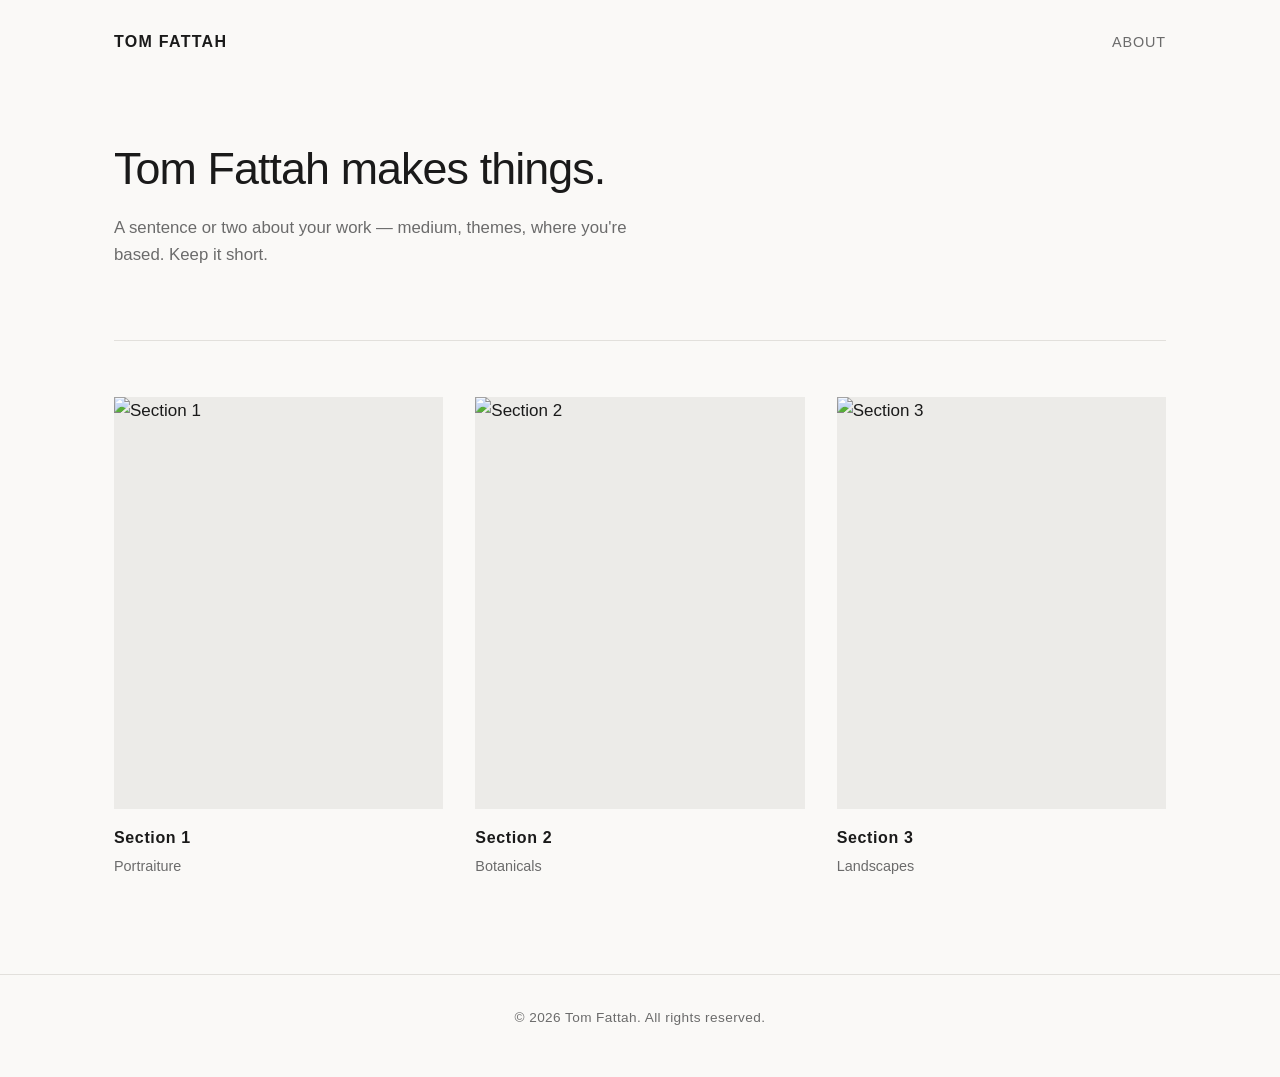
==== index.html @ d96f9e03 "Boilerplate stuff" ====
<!DOCTYPE html>
<html lang="en">
  <head>
    <meta charset="utf-8" />
    <meta name="viewport" content="width=device-width, initial-scale=1" />
    <title>Tom Fattah — Artist</title>
    <meta name="description" content="Portfolio of Tom Fattah." />
    <link rel="stylesheet" href="style.css" />

    <link rel="icon" href="/favicon.ico" sizes="32x32" />
    <link rel="icon" href="/icon.svg" type="image/svg+xml" />
    <link rel="apple-touch-icon" href="/apple-touch-icon.png" />
    <link rel="manifest" href="/site.webmanifest" />

    <meta property="og:title" content="Tom Fattah — Artist" />
    <meta property="og:description" content="Portfolio of Tom Fattah." />
    <meta
      property="og:image"
      content="https://tomfattah.com/images/og-preview.jpg"
    />
    <meta property="og:url" content="https://tomfattah.com/" />
    <meta name="twitter:card" content="summary_large_image" />

    <meta name="robots" content="noai, noimageai" />
    <meta name="gptbot" content="noindex, nofollow" />
    <meta name="claudebot" content="noindex, nofollow" />
    <meta name="googlebot" content="noai, noml" />
    <meta name="Google-Extended" content="noindex" />
    <meta name="applebot" content="noai" />
    <meta name="Applebot-Extended" content="noindex" />
    <meta name="bingbot" content="noai, noml" />
    <meta name="perplexitybot" content="noindex" />
  </head>
  <body>
    <header class="site-header">
      <a class="site-title" href="index.html">Tom Fattah</a>
      <nav class="site-nav">
        <a href="about.html">About</a>
      </nav>
    </header>

    <main class="wrap">
      <!-- ===== EDIT: intro blurb ===== -->
      <section class="hero">
        <h1>Tom Fattah makes things.</h1>
        <p>
          A sentence or two about your work — medium, themes, where you're
          based. Keep it short.
        </p>
      </section>

      <h2 class="visually-hidden">Work</h2>

      <!-- ===== EDIT: one <li> per category. Copy/paste to add more. ===== -->
      <ul class="category-grid">
        <li class="category-card">
          <a href="section-1.html">
            <img src="images/section-1/cover.jpg" alt="Section 1" />
            <h3>Section 1</h3>
            <p>Portraiture</p>
          </a>
        </li>

        <li class="category-card">
          <a href="section-2.html">
            <img src="images/section-2/cover.jpg" alt="Section 2" />
            <h3>Section 2</h3>
            <p>Botanicals</p>
          </a>
        </li>

        <li class="category-card">
          <a href="section-3.html">
            <img src="images/section-3/cover.jpg" alt="Section 3" />
            <h3>Section 3</h3>
            <p>Landscapes</p>
          </a>
        </li>
      </ul>
    </main>

    <footer class="site-footer">
      <p>© <span id="year">2026</span> Tom Fattah. All rights reserved.</p>
    </footer>

    <script>
      document.getElementById("year").textContent = new Date().getFullYear();
    </script>
  </body>
</html>
---- style.css ----
/* ===== Base ===== */
*,
*::before,
*::after {
  box-sizing: border-box;
}

:root {
  --bg: #faf9f7;
  --text: #1a1a1a;
  --muted: #6b6b6b;
  --line: #e2e0dc;
  --max: 1100px;
}

html {
  -webkit-text-size-adjust: 100%;
}

body {
  margin: 0;
  background: var(--bg);
  color: var(--text);
  font-family: -apple-system, BlinkMacSystemFont, "Segoe UI", Helvetica, Arial,
    sans-serif;
  font-size: 17px;
  line-height: 1.6;
  -webkit-font-smoothing: antialiased;
}

img {
  max-width: 100%;
  height: auto;
  display: block;
}

a {
  color: inherit;
  text-decoration: none;
}
a:hover {
  opacity: 0.65;
}

/* ===== Layout ===== */
.wrap {
  max-width: var(--max);
  margin: 0 auto;
  padding: 0 24px;
}

/* ===== Header ===== */
.site-header {
  max-width: var(--max);
  margin: 0 auto;
  padding: 28px 24px;
  display: flex;
  align-items: baseline;
  justify-content: space-between;
  gap: 24px;
}

.site-title {
  font-size: 1rem;
  font-weight: 600;
  letter-spacing: 0.08em;
  text-transform: uppercase;
}

.site-nav a {
  font-size: 0.9rem;
  letter-spacing: 0.06em;
  text-transform: uppercase;
  color: var(--muted);
  margin-left: 20px;
}
.site-nav a:hover {
  color: var(--text);
  opacity: 1;
}

/* ===== Hero ===== */
.hero {
  padding: 60px 0 72px;
  border-bottom: 1px solid var(--line);
  margin-bottom: 56px;
}

.hero h1 {
  font-size: clamp(1.8rem, 4vw, 2.8rem);
  line-height: 1.15;
  font-weight: 500;
  letter-spacing: -0.02em;
  margin: 0 0 20px;
  max-width: 20ch;
}

.hero p {
  margin: 0;
  max-width: 55ch;
  color: var(--muted);
  font-size: 1.05rem;
}

/* ===== Category grid (landing page) ===== */
.category-grid {
  list-style: none;
  margin: 0;
  padding: 0;
  display: grid;
  grid-template-columns: repeat(auto-fit, minmax(260px, 1fr));
  gap: 40px 32px;
}

.category-card a {
  display: block;
}

.category-card img {
  width: 100%;
  aspect-ratio: 4 / 5;
  object-fit: cover;
  background: #ecebe8;
  margin-bottom: 16px;
}

.category-card h3 {
  margin: 0 0 4px;
  font-size: 1rem;
  font-weight: 600;
  letter-spacing: 0.04em;
}

.category-card p {
  margin: 0;
  font-size: 0.9rem;
  color: var(--muted);
}

/* ===== Section pages (galleries) ===== */
.section-header {
  padding: 48px 0 40px;
  border-bottom: 1px solid var(--line);
  margin-bottom: 48px;
}

.section-header h1 {
  margin: 0 0 12px;
  font-size: clamp(1.6rem, 3.5vw, 2.4rem);
  font-weight: 500;
  letter-spacing: -0.02em;
}

.section-header p {
  margin: 0;
  max-width: 55ch;
  color: var(--muted);
}

.gallery {
  columns: 3 260px;
  column-gap: 24px;
}

.gallery img {
  width: 100%;
  margin-bottom: 24px;
  break-inside: avoid;
  background: #ecebe8;
}

/* ===== About page ===== */
.about {
  padding: 48px 0 80px;
  max-width: 65ch;
}

.about h1 {
  margin: 0 0 28px;
  font-size: clamp(1.6rem, 3.5vw, 2.4rem);
  font-weight: 500;
  letter-spacing: -0.02em;
}

.about p {
  margin: 0 0 1.2em;
}

.about img {
  margin: 32px 0;
  width: 100%;
}

/* ===== Footer ===== */
.site-footer {
  border-top: 1px solid var(--line);
  margin-top: 96px;
  padding: 32px 24px 48px;
  text-align: center;
}

.site-footer p {
  margin: 0;
  font-size: 0.85rem;
  color: var(--muted);
  letter-spacing: 0.03em;
}

/* ===== Utilities ===== */
.visually-hidden {
  position: absolute;
  width: 1px;
  height: 1px;
  padding: 0;
  margin: -1px;
  overflow: hidden;
  clip: rect(0 0 0 0);
  white-space: nowrap;
  border: 0;
}

/* ===== Small screens ===== */
@media (max-width: 600px) {
  body {
    font-size: 16px;
  }
  .site-header {
    padding: 20px 20px;
  }
  .hero {
    padding: 40px 0 48px;
    margin-bottom: 40px;
  }
  .category-grid {
    gap: 32px 20px;
  }
  .gallery {
    columns: 1;
  }
}
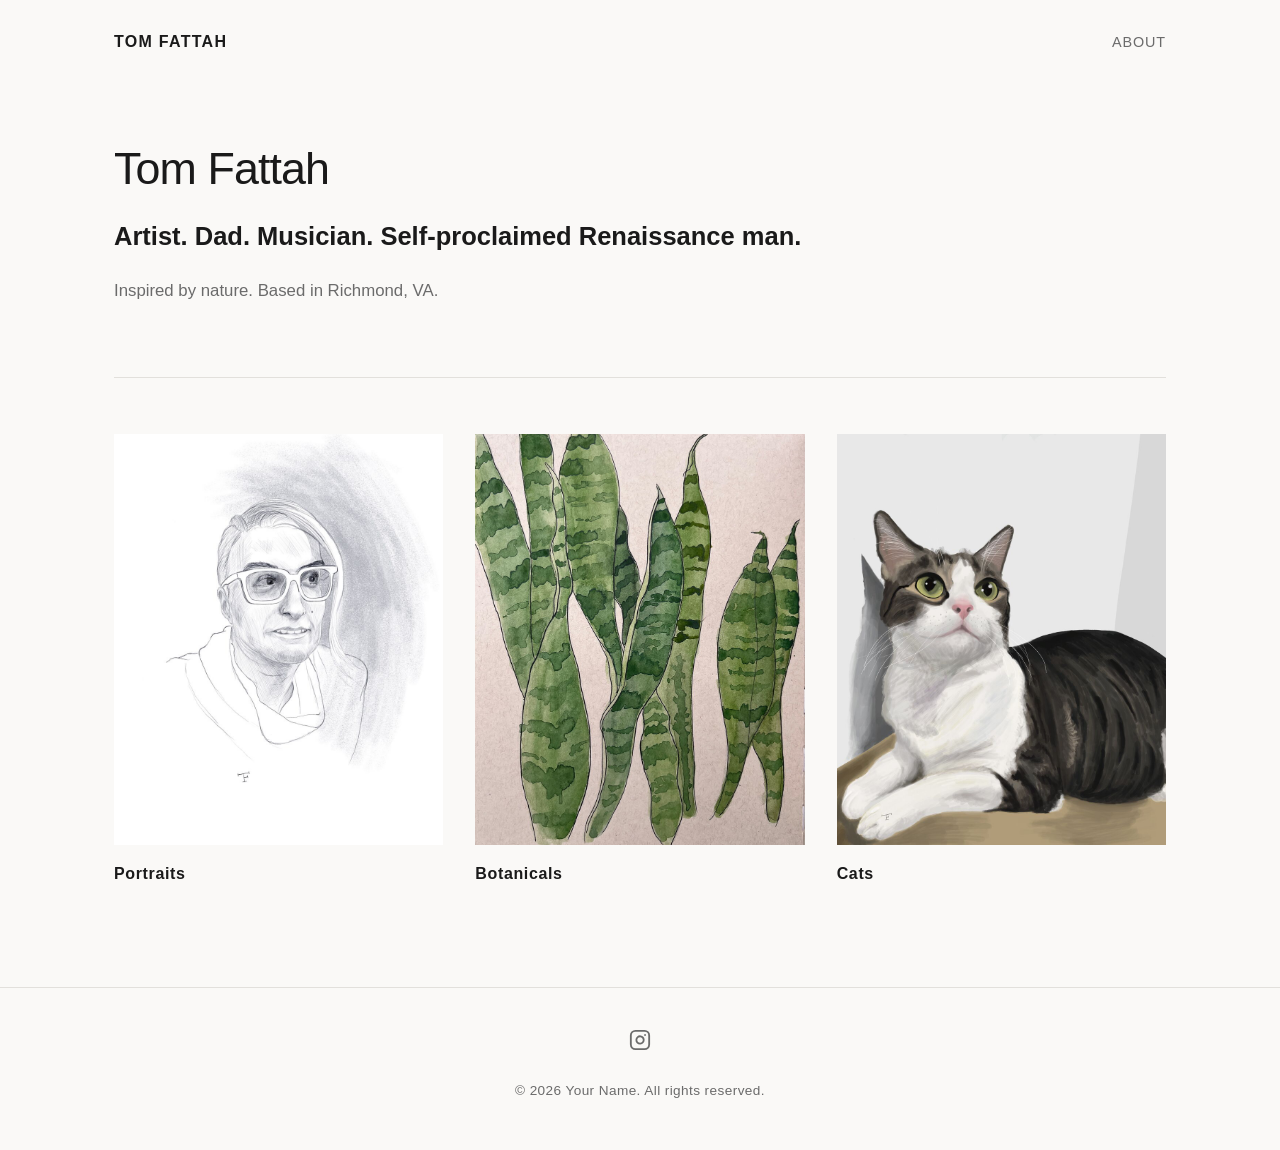
==== commit d8169783: "Merge pull request #1 from t-fa/boilerplate Boilerplate" ====
--- a/index.html
+++ b/index.html
@@ -42,11 +42,9 @@
     <main class="wrap">
       <!-- ===== EDIT: intro blurb ===== -->
       <section class="hero">
-        <h1>Tom Fattah makes things.</h1>
-        <p>
-          A sentence or two about your work — medium, themes, where you're
-          based. Keep it short.
-        </p>
+        <h1>Tom Fattah</h1>
+        <h2>Artist. Dad. Musician. Self-proclaimed Renaissance man.</h2>
+        <p>Inspired by nature. Based in Richmond, VA.</p>
       </section>
 
       <h2 class="visually-hidden">Work</h2>
@@ -54,33 +52,57 @@
       <!-- ===== EDIT: one <li> per category. Copy/paste to add more. ===== -->
       <ul class="category-grid">
         <li class="category-card">
-          <a href="section-1.html">
-            <img src="images/section-1/cover.jpg" alt="Section 1" />
-            <h3>Section 1</h3>
-            <p>Portraiture</p>
+          <a href="portraits.html">
+            <img src="images/portraits/portrait1.jpg" alt="Portraits" />
+            <h3>Portraits</h3>
           </a>
         </li>
 
         <li class="category-card">
-          <a href="section-2.html">
-            <img src="images/section-2/cover.jpg" alt="Section 2" />
-            <h3>Section 2</h3>
-            <p>Botanicals</p>
+          <a href="botanicals.html">
+            <img src="images/botanicals/botanical1.jpeg" alt="Botanicals" />
+            <h3>Botanicals</h3>
           </a>
         </li>
 
         <li class="category-card">
-          <a href="section-3.html">
-            <img src="images/section-3/cover.jpg" alt="Section 3" />
-            <h3>Section 3</h3>
-            <p>Landscapes</p>
+          <a href="cats.html">
+            <img src="images/cats/cat2.jpg" alt="Cats" />
+            <h3>Cats</h3>
           </a>
         </li>
       </ul>
     </main>
 
     <footer class="site-footer">
-      <p>© <span id="year">2026</span> Tom Fattah. All rights reserved.</p>
+      <ul class="social-links">
+        <li>
+          <a
+            href="https://instagram.com/tomfattah"
+            aria-label="Instagram"
+            rel="me noopener"
+            target="_blank"
+          >
+            <svg
+              xmlns="http://www.w3.org/2000/svg"
+              viewBox="0 0 24 24"
+              fill="none"
+              stroke="currentColor"
+              stroke-width="2"
+              stroke-linecap="round"
+              stroke-linejoin="round"
+              aria-hidden="true"
+              focusable="false"
+            >
+              <rect x="2" y="2" width="20" height="20" rx="5" ry="5"></rect>
+              <path d="M16 11.37A4 4 0 1 1 12.63 8 4 4 0 0 1 16 11.37z"></path>
+              <line x1="17.5" y1="6.5" x2="17.51" y2="6.5"></line>
+            </svg>
+          </a>
+        </li>
+      </ul>
+
+      <p>© <span id="year">2026</span> Your Name. All rights reserved.</p>
     </footer>
 
     <script>
--- a/style.css
+++ b/style.css
@@ -158,21 +158,35 @@
 }
 
 .gallery {
-  columns: 3 260px;
-  column-gap: 24px;
+  display: grid;
+  grid-template-columns: repeat(auto-fill, minmax(240px, 1fr));
+  gap: 16px;
+}
+
+.gallery a {
+  display: block;
+  aspect-ratio: 1 / 1; /* change to 4 / 5 if you want taller tiles */
+  overflow: hidden;
+  background: #ecebe8;
 }
 
 .gallery img {
   width: 100%;
-  margin-bottom: 24px;
-  break-inside: avoid;
-  background: #ecebe8;
+  height: 100%;
+  object-fit: cover; /* crops to fill the tile */
+  margin: 0;
+  transition: transform 0.4s ease;
+}
+
+.gallery a:hover img {
+  transform: scale(1.03);
 }
 
 /* ===== About page ===== */
 .about {
   padding: 48px 0 80px;
   max-width: 65ch;
+  display: flow-root; /* contains the float so it doesn't spill into the footer */
 }
 
 .about h1 {
@@ -187,8 +201,11 @@
 }
 
 .about img {
-  margin: 32px 0;
-  width: 100%;
+  float: right;
+  width: 40%;
+  max-width: 320px;
+  height: auto;
+  margin: 6px 0 20px 32px;
 }
 
 /* ===== Footer ===== */
@@ -204,6 +221,40 @@
   font-size: 0.85rem;
   color: var(--muted);
   letter-spacing: 0.03em;
+}
+
+/* ===== Social links ===== */
+.social-links {
+  list-style: none;
+  margin: 0 0 20px;
+  padding: 0;
+  display: flex;
+  justify-content: center;
+  flex-wrap: wrap;
+  gap: 8px;
+}
+
+.social-links a {
+  display: inline-flex;
+  align-items: center;
+  justify-content: center;
+  width: 40px;
+  height: 40px;
+  border-radius: 50%;
+  color: var(--muted);
+  transition: color 0.15s ease, background-color 0.15s ease;
+}
+
+.social-links a:hover {
+  color: var(--text);
+  background: var(--line);
+  opacity: 1;
+}
+
+.social-links svg {
+  width: 22px;
+  height: 22px;
+  display: block;
 }
 
 /* ===== Utilities ===== */
@@ -237,4 +288,95 @@
   .gallery {
     columns: 1;
   }
-}
+  .about img {
+    float: none;
+    width: 100%;
+    max-width: none;
+    margin: 24px 0;
+  }
+}
+
+/* ===== Lightbox ===== */
+.lightbox {
+  position: fixed;
+  inset: 0;
+  z-index: 100;
+  display: flex;
+  align-items: center;
+  justify-content: center;
+  padding: 24px;
+  background: rgba(20, 19, 18, 0.94);
+}
+
+.lightbox[hidden] {
+  display: none;
+}
+
+.lightbox-figure {
+  margin: 0;
+  max-width: min(1100px, 100%);
+  max-height: 100%;
+  display: flex;
+  flex-direction: column;
+  align-items: center;
+  gap: 12px;
+}
+
+.lightbox-img {
+  max-width: 100%;
+  max-height: calc(100vh - 120px);
+  width: auto;
+  height: auto;
+  object-fit: contain;
+  background: transparent;
+}
+
+.lightbox-caption {
+  color: rgba(255, 255, 255, 0.7);
+  font-size: 0.85rem;
+  letter-spacing: 0.03em;
+  text-align: center;
+}
+
+.lightbox-caption:empty {
+  display: none;
+}
+
+.lightbox button {
+  position: absolute;
+  background: none;
+  border: 0;
+  color: rgba(255, 255, 255, 0.75);
+  cursor: pointer;
+  line-height: 1;
+  padding: 8px 14px;
+  border-radius: 4px;
+  transition: color 0.15s ease, background-color 0.15s ease;
+}
+
+.lightbox button:hover {
+  color: #fff;
+  background: rgba(255, 255, 255, 0.1);
+}
+.lightbox button:focus-visible {
+  outline: 2px solid #fff;
+  outline-offset: 2px;
+}
+
+.lightbox-close {
+  top: 16px;
+  right: 16px;
+  font-size: 2.2rem;
+}
+.lightbox-prev {
+  left: 12px;
+  top: 50%;
+  transform: translateY(-50%);
+  font-size: 2.6rem;
+}
+.lightbox-next {
+  right: 12px;
+  top: 50%;
+  transform: translateY(-50%);
+  font-size: 2.6rem;
+}
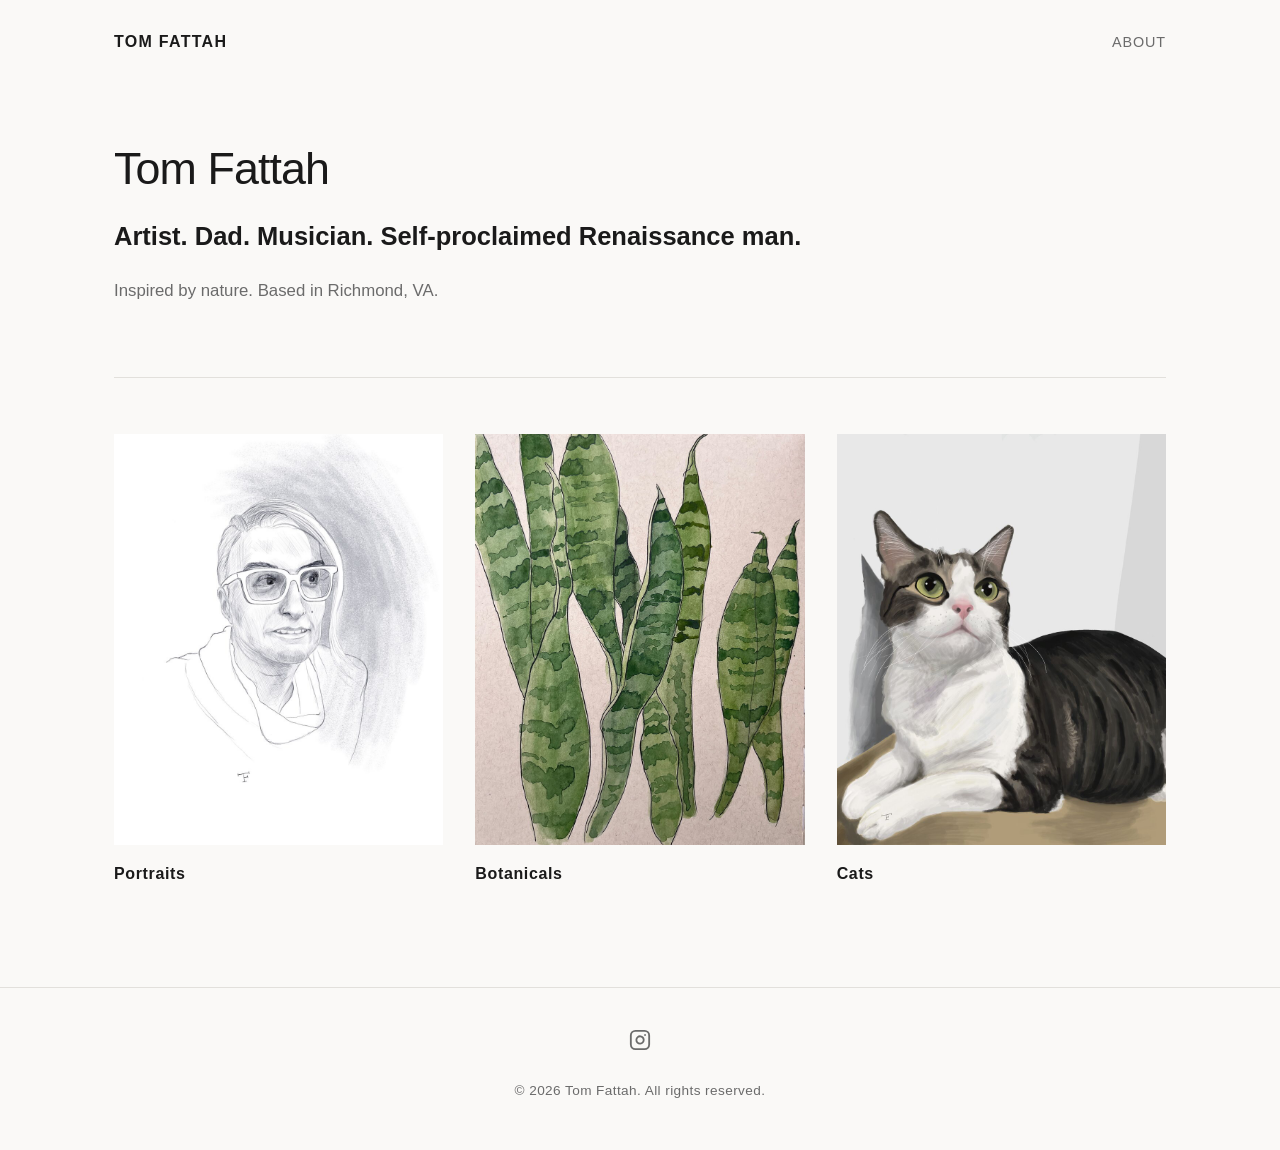
==== commit 7bbcd492: "some tweaks and fixes" ====
--- a/index.html
+++ b/index.html
@@ -12,14 +12,26 @@
     <link rel="apple-touch-icon" href="/apple-touch-icon.png" />
     <link rel="manifest" href="/site.webmanifest" />
 
+    <!-- Open Graph (Facebook, iMessage, Slack, Discord, LinkedIn, etc.) -->
+    <meta property="og:type" content="website" />
     <meta property="og:title" content="Tom Fattah — Artist" />
     <meta property="og:description" content="Portfolio of Tom Fattah." />
+    <meta property="og:url" content="https://tomfattah.com/" />
     <meta
       property="og:image"
       content="https://tomfattah.com/images/og-preview.jpg"
     />
-    <meta property="og:url" content="https://tomfattah.com/" />
+    <meta property="og:image:width" content="1200" />
+    <meta property="og:image:height" content="630" />
+
+    <!-- Twitter / X -->
     <meta name="twitter:card" content="summary_large_image" />
+    <meta name="twitter:title" content="Tom Fattah — Artist" />
+    <meta name="twitter:description" content="Portfolio of Tom Fattah." />
+    <meta
+      name="twitter:image"
+      content="https://tomfattah.com/images/og-preview.jpg"
+    />
 
     <meta name="robots" content="noai, noimageai" />
     <meta name="gptbot" content="noindex, nofollow" />
@@ -33,14 +45,13 @@
   </head>
   <body>
     <header class="site-header">
-      <a class="site-title" href="index.html">Tom Fattah</a>
+      <a class="site-title" href="/">Tom Fattah</a>
       <nav class="site-nav">
-        <a href="about.html">About</a>
+        <a href="about">About</a>
       </nav>
     </header>
 
     <main class="wrap">
-      <!-- ===== EDIT: intro blurb ===== -->
       <section class="hero">
         <h1>Tom Fattah</h1>
         <h2>Artist. Dad. Musician. Self-proclaimed Renaissance man.</h2>
@@ -49,24 +60,23 @@
 
       <h2 class="visually-hidden">Work</h2>
 
-      <!-- ===== EDIT: one <li> per category. Copy/paste to add more. ===== -->
       <ul class="category-grid">
         <li class="category-card">
-          <a href="portraits.html">
+          <a href="portraits">
             <img src="images/portraits/portrait1.jpg" alt="Portraits" />
             <h3>Portraits</h3>
           </a>
         </li>
 
         <li class="category-card">
-          <a href="botanicals.html">
+          <a href="botanicals">
             <img src="images/botanicals/botanical1.jpeg" alt="Botanicals" />
             <h3>Botanicals</h3>
           </a>
         </li>
 
         <li class="category-card">
-          <a href="cats.html">
+          <a href="cats">
             <img src="images/cats/cat2.jpg" alt="Cats" />
             <h3>Cats</h3>
           </a>
@@ -102,7 +112,7 @@
         </li>
       </ul>
 
-      <p>© <span id="year">2026</span> Your Name. All rights reserved.</p>
+      <p>© <span id="year">2026</span> Tom Fattah. All rights reserved.</p>
     </footer>
 
     <script>
